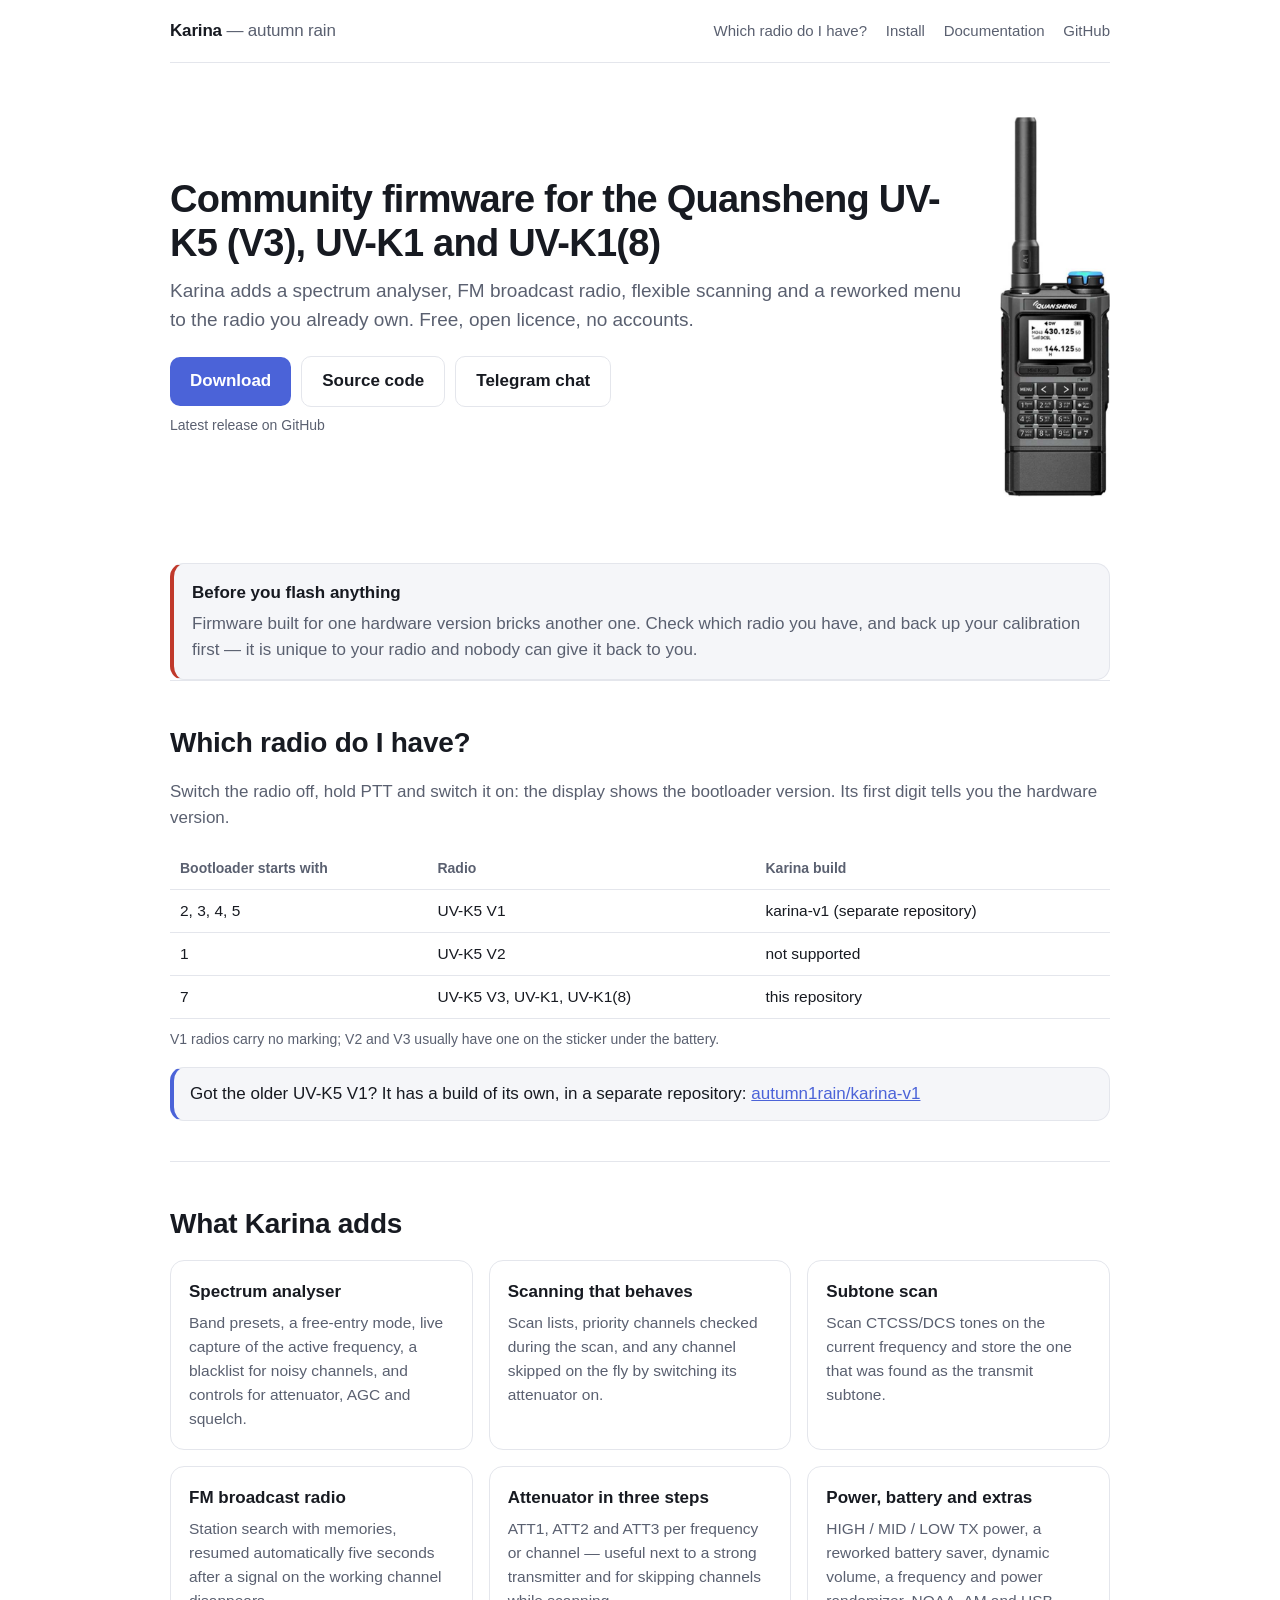
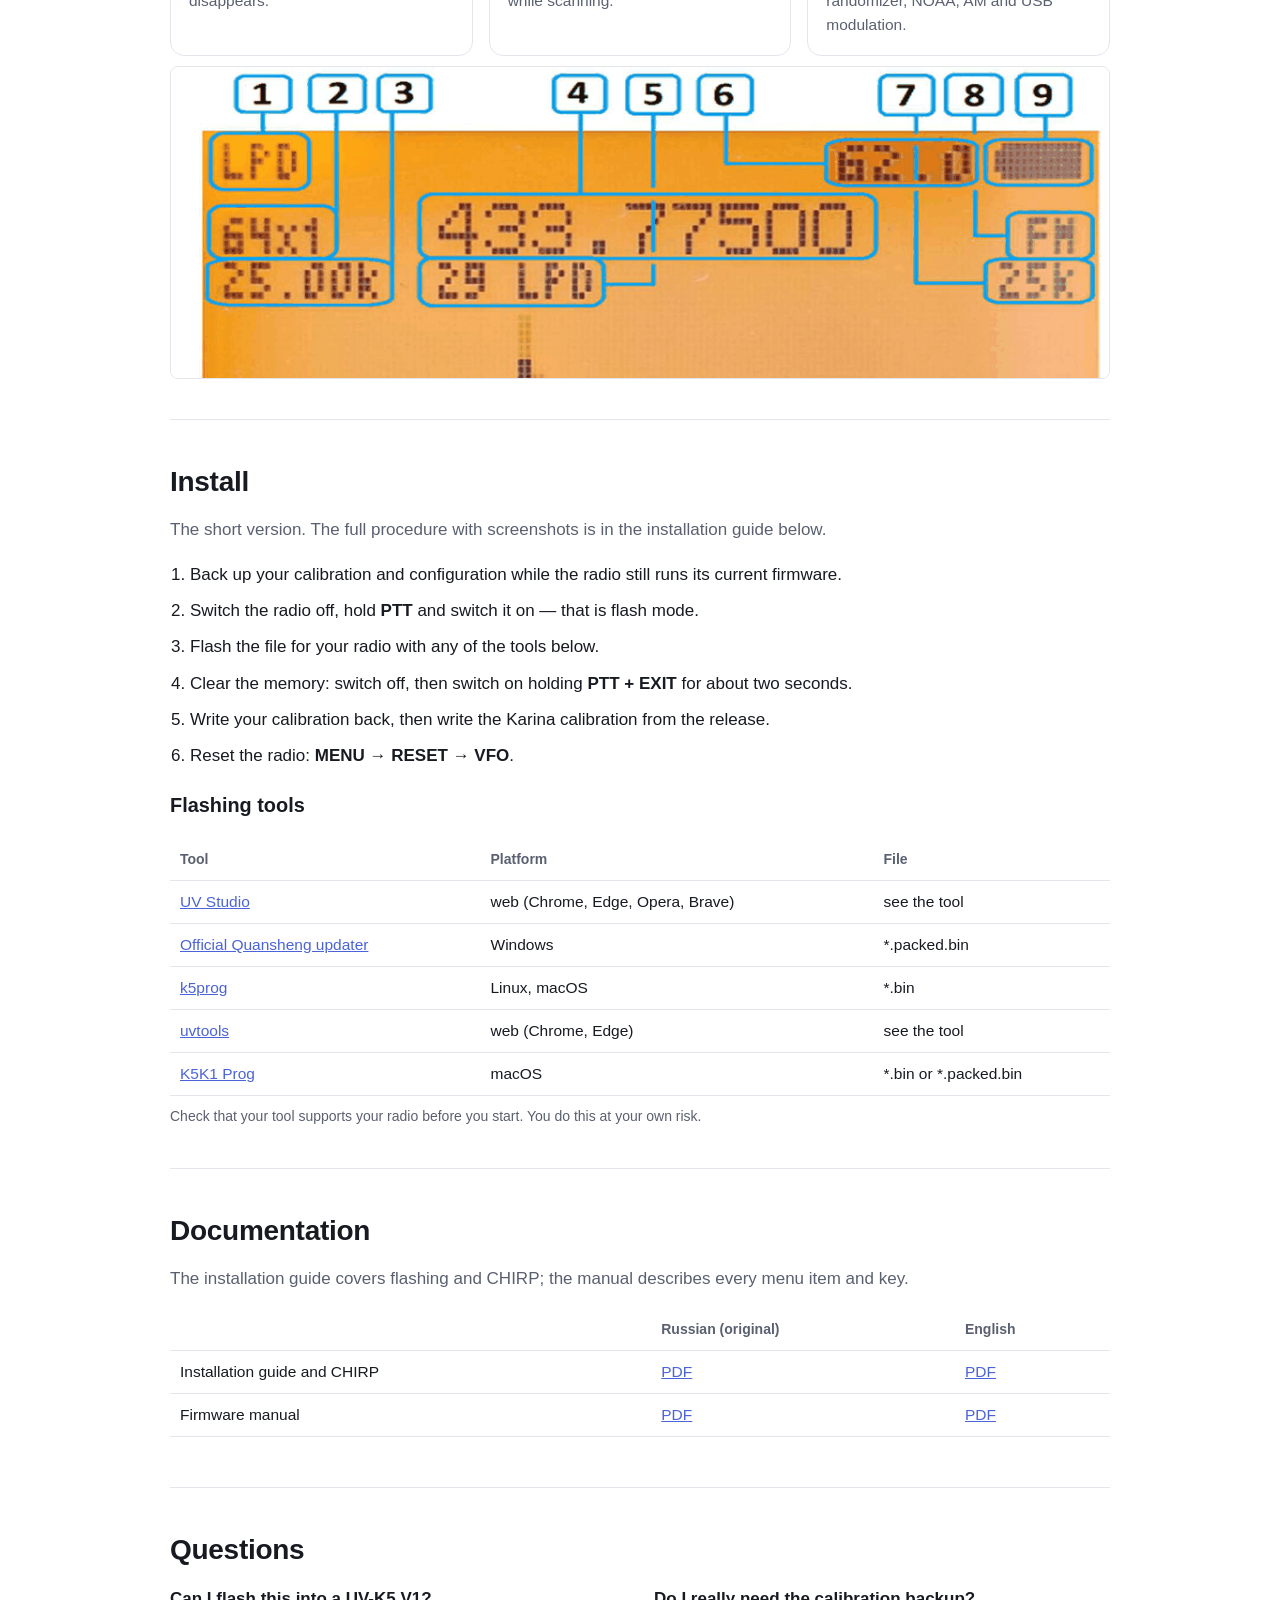
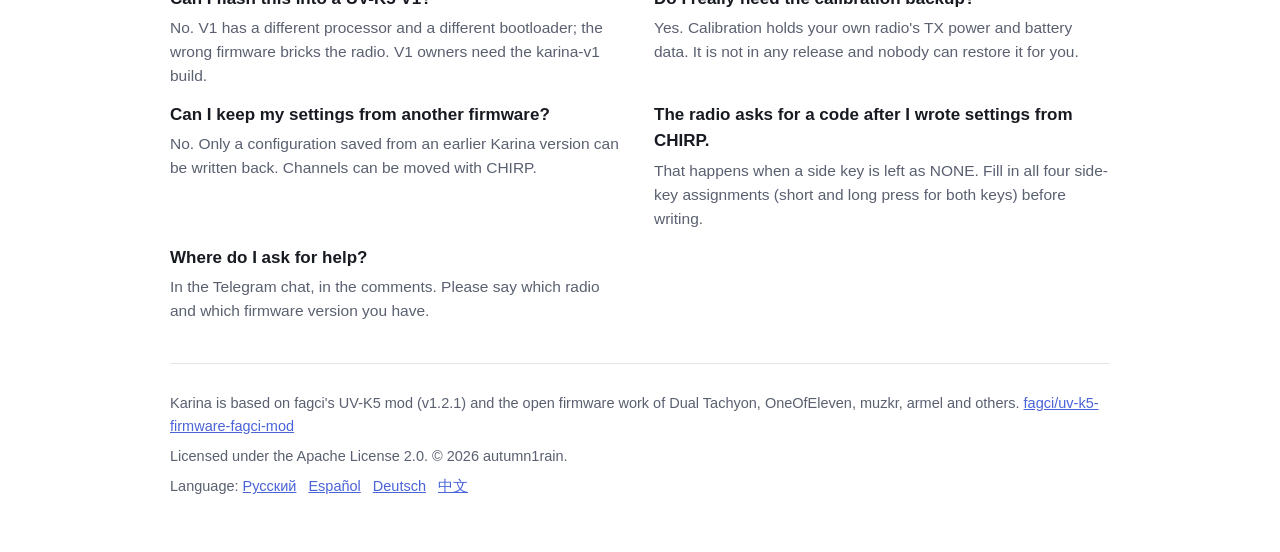
==== docs/index.html @ b5d3e368 "Docs: rewrite README in 5 languages, add English manuals and a website" ====
<!doctype html>
<html lang="en">
<head>
<meta charset="utf-8">
<meta name="viewport" content="width=device-width, initial-scale=1">
<title>Karina firmware for Quansheng UV-K5 V3 and UV-K1</title>
<meta name="description" content="Karina (autumn rain) firmware for the Quansheng UV-K5 V3, UV-K1 and UV-K1(8): spectrum analyser, FM radio, scan lists. Free download.">
<link rel="canonical" href="https://autumn1rain.github.io/karina-v3-k1/">
<link rel="alternate" hreflang="en" href="https://autumn1rain.github.io/karina-v3-k1/"><link rel="alternate" hreflang="ru" href="https://autumn1rain.github.io/karina-v3-k1/ru/"><link rel="alternate" hreflang="es" href="https://autumn1rain.github.io/karina-v3-k1/es/"><link rel="alternate" hreflang="de" href="https://autumn1rain.github.io/karina-v3-k1/de/"><link rel="alternate" hreflang="zh" href="https://autumn1rain.github.io/karina-v3-k1/zh/"><link rel="alternate" hreflang="x-default" href="https://autumn1rain.github.io/karina-v3-k1/">
<meta property="og:type" content="website">
<meta property="og:title" content="Karina firmware for Quansheng UV-K5 V3 and UV-K1">
<meta property="og:description" content="Karina (autumn rain) firmware for the Quansheng UV-K5 V3, UV-K1 and UV-K1(8): spectrum analyser, FM radio, scan lists. Free download.">
<meta property="og:url" content="https://autumn1rain.github.io/karina-v3-k1/">
<meta property="og:image" content="https://autumn1rain.github.io/karina-v3-k1/assets/radio-k1.png">
<meta name="twitter:card" content="summary_large_image">
<meta name="theme-color" content="#4b63d8">
<link rel="stylesheet" href="assets/style.css">
<script type="application/ld+json">{"@context": "https://schema.org", "@type": "FAQPage", "mainEntity": [{"@type": "Question", "name": "Can I flash this into a UV-K5 V1?", "acceptedAnswer": {"@type": "Answer", "text": "No. V1 has a different processor and a different bootloader; the wrong firmware bricks the radio. V1 owners need the karina-v1 build."}}, {"@type": "Question", "name": "Do I really need the calibration backup?", "acceptedAnswer": {"@type": "Answer", "text": "Yes. Calibration holds your own radio's TX power and battery data. It is not in any release and nobody can restore it for you."}}, {"@type": "Question", "name": "Can I keep my settings from another firmware?", "acceptedAnswer": {"@type": "Answer", "text": "No. Only a configuration saved from an earlier Karina version can be written back. Channels can be moved with CHIRP."}}, {"@type": "Question", "name": "The radio asks for a code after I wrote settings from CHIRP.", "acceptedAnswer": {"@type": "Answer", "text": "That happens when a side key is left as NONE. Fill in all four side-key assignments (short and long press for both keys) before writing."}}, {"@type": "Question", "name": "Where do I ask for help?", "acceptedAnswer": {"@type": "Answer", "text": "In the Telegram chat, in the comments. Please say which radio and which firmware version you have."}}]}</script>
<script type="application/ld+json">{"@context": "https://schema.org", "@type": "SoftwareApplication", "name": "Karina firmware", "applicationCategory": "UtilitiesApplication", "operatingSystem": "Quansheng UV-K5 V3, UV-K1", "url": "https://autumn1rain.github.io/karina-v3-k1/", "downloadUrl": "https://github.com/autumn1rain/karina-v3-k1/releases/latest", "license": "https://www.apache.org/licenses/LICENSE-2.0", "offers": {"@type": "Offer", "price": "0", "priceCurrency": "USD"}}</script>
</head>
<body>
<div class="wrap">
<header class="top">
  <div class="brand">Karina <span>— autumn rain</span></div>
  <nav>
    <a href="#radios">Which radio do I have?</a>
    <a href="#install">Install</a>
    <a href="#docs">Documentation</a>
    <a href="https://github.com/autumn1rain/karina-v3-k1">GitHub</a>
  </nav>
</header>

<div class="hero">
  <div class="hero-text">
    <h1>Community firmware for the Quansheng UV-K5 (V3), UV-K1 and UV-K1(8)</h1>
    <p class="tagline">Karina adds a spectrum analyser, FM broadcast radio, flexible scanning and a reworked menu to the radio you already own. Free, open licence, no accounts.</p>
    <div class="cta">
      <a class="btn" href="https://github.com/autumn1rain/karina-v3-k1/releases/latest">Download</a>
      <a class="btn ghost" href="https://github.com/autumn1rain/karina-v3-k1">Source code</a>
      <a class="btn ghost" href="https://t.me/k5fwmod">Telegram chat</a>
    </div>
    <p class="sub">Latest release on GitHub</p>
    
  </div>
  <img src="assets/radio-k1.png" alt="Quansheng UV-K1">
</div>

<div class="warn">
  <b>Before you flash anything</b>
  <p>Firmware built for one hardware version bricks another one. Check which radio you have, and back up your calibration first — it is unique to your radio and nobody can give it back to you.</p>
</div>

<section id="radios">
  <h2>Which radio do I have?<a class="anchor" href="#radios" aria-label="Link to this section">#</a></h2>
  <p class="lede">Switch the radio off, hold PTT and switch it on: the display shows the bootloader version. Its first digit tells you the hardware version.</p>
  <table><thead><tr><th>Bootloader starts with</th><th>Radio</th><th>Karina build</th></tr></thead><tbody><tr><td>2, 3, 4, 5</td><td>UV-K5 V1</td><td>karina-v1 (separate repository)</td></tr><tr><td>1</td><td>UV-K5 V2</td><td>not supported</td></tr><tr><td>7</td><td>UV-K5 V3, UV-K1, UV-K1(8)</td><td>this repository</td></tr></tbody></table>
  <p class="sub">V1 radios carry no marking; V2 and V3 usually have one on the sticker under the battery.</p>
  <p class="hint">Got the older UV-K5 V1? It has a build of its own, in a separate repository: <a href="https://github.com/autumn1rain/karina-v1">autumn1rain/karina-v1</a></p>
</section>

<section id="features">
  <h2>What Karina adds<a class="anchor" href="#features" aria-label="Link to this section">#</a></h2>
  <div class="cards"><div class="card"><h3>Spectrum analyser</h3><p>Band presets, a free-entry mode, live capture of the active frequency, a blacklist for noisy channels, and controls for attenuator, AGC and squelch.</p></div><div class="card"><h3>Scanning that behaves</h3><p>Scan lists, priority channels checked during the scan, and any channel skipped on the fly by switching its attenuator on.</p></div><div class="card"><h3>Subtone scan</h3><p>Scan CTCSS/DCS tones on the current frequency and store the one that was found as the transmit subtone.</p></div><div class="card"><h3>FM broadcast radio</h3><p>Station search with memories, resumed automatically five seconds after a signal on the working channel disappears.</p></div><div class="card"><h3>Attenuator in three steps</h3><p>ATT1, ATT2 and ATT3 per frequency or channel — useful next to a strong transmitter and for skipping channels while scanning.</p></div><div class="card"><h3>Power, battery and extras</h3><p>HIGH / MID / LOW TX power, a reworked battery saver, dynamic volume, a frequency and power randomizer, NOAA, AM and USB modulation.</p></div></div>
  <div class="shots"><img src="assets/spectrum.png" alt="Spectrum analyser screen"></div>
</section>

<section id="install">
  <h2>Install<a class="anchor" href="#install" aria-label="Link to this section">#</a></h2>
  <p class="lede">The short version. The full procedure with screenshots is in the installation guide below.</p>
  <ol class="steps"><li>Back up your calibration and configuration while the radio still runs its current firmware.</li><li>Switch the radio off, hold <b>PTT</b> and switch it on — that is flash mode.</li><li>Flash the file for your radio with any of the tools below.</li><li>Clear the memory: switch off, then switch on holding <b>PTT + EXIT</b> for about two seconds.</li><li>Write your calibration back, then write the Karina calibration from the release.</li><li>Reset the radio: <b>MENU → RESET → VFO</b>.</li></ol>
  <h3>Flashing tools</h3>
  <table><thead><tr><th>Tool</th><th>Platform</th><th>File</th></tr></thead><tbody><tr><td><a href="https://armel.github.io/uvstudio/#flash">UV Studio</a></td><td>web (Chrome, Edge, Opera, Brave)</td><td>see the tool</td></tr><tr><td><a href="https://en.qsfj.com/support/downloads/8483">Official Quansheng updater</a></td><td>Windows</td><td>*.packed.bin</td></tr><tr><td><a href="https://github.com/sq5bpf/k5prog">k5prog</a></td><td>Linux, macOS</td><td>*.bin</td></tr><tr><td><a href="https://egzumer.github.io/uvtools">uvtools</a></td><td>web (Chrome, Edge)</td><td>see the tool</td></tr><tr><td><a href="https://github.com/ERuban/k5k1prog-mac">K5K1 Prog</a></td><td>macOS</td><td>*.bin or *.packed.bin</td></tr></tbody></table>
  <p class="sub">Check that your tool supports your radio before you start. You do this at your own risk.</p>
</section>

<section id="docs">
  <h2>Documentation<a class="anchor" href="#docs" aria-label="Link to this section">#</a></h2>
  <p class="lede">The installation guide covers flashing and CHIRP; the manual describes every menu item and key.</p>
  <table><thead><tr><th>&nbsp;</th><th>Russian (original)</th><th>English</th></tr></thead>
  <tbody>
  <tr><td>Installation guide and CHIRP</td>
      <td><a href="https://github.com/autumn1rain/karina-v3-k1/blob/main/karina-v3-k1-install.pdf">PDF</a></td>
      <td><a href="https://github.com/autumn1rain/karina-v3-k1/blob/main/karina-v3-k1-install-en.pdf">PDF</a></td></tr>
  <tr><td>Firmware manual</td>
      <td><a href="https://github.com/autumn1rain/karina-v3-k1/blob/main/karina-v3-k1-manual.pdf">PDF</a></td>
      <td><a href="https://github.com/autumn1rain/karina-v3-k1/blob/main/karina-v3-k1-manual-en.pdf">PDF</a></td></tr>
  </tbody></table>
</section>

<section id="faq">
  <h2>Questions<a class="anchor" href="#faq" aria-label="Link to this section">#</a></h2>
  <div class="qa"><div><h3>Can I flash this into a UV-K5 V1?</h3><p>No. V1 has a different processor and a different bootloader; the wrong firmware bricks the radio. V1 owners need the karina-v1 build.</p></div><div><h3>Do I really need the calibration backup?</h3><p>Yes. Calibration holds your own radio&#x27;s TX power and battery data. It is not in any release and nobody can restore it for you.</p></div><div><h3>Can I keep my settings from another firmware?</h3><p>No. Only a configuration saved from an earlier Karina version can be written back. Channels can be moved with CHIRP.</p></div><div><h3>The radio asks for a code after I wrote settings from CHIRP.</h3><p>That happens when a side key is left as NONE. Fill in all four side-key assignments (short and long press for both keys) before writing.</p></div><div><h3>Where do I ask for help?</h3><p>In the Telegram chat, in the comments. Please say which radio and which firmware version you have.</p></div></div>
</section>

<footer>
  <p>Karina is based on fagci&#x27;s UV-K5 mod (v1.2.1) and the open firmware work of Dual Tachyon, OneOfEleven, muzkr, armel and others. <a href="https://github.com/fagci/uv-k5-firmware-fagci-mod">fagci/uv-k5-firmware-fagci-mod</a></p>
  <p>Licensed under the Apache License 2.0. © 2026 autumn1rain.</p>
  <p class="langs">Language: <a href="https://autumn1rain.github.io/karina-v3-k1/ru/">Русский</a><a href="https://autumn1rain.github.io/karina-v3-k1/es/">Español</a><a href="https://autumn1rain.github.io/karina-v3-k1/de/">Deutsch</a><a href="https://autumn1rain.github.io/karina-v3-k1/zh/">中文</a></p>
</footer>
</div>
</body>
</html>
---- docs/assets/style.css ----
:root {
  --bg:#ffffff; --bg-soft:#f5f6f9; --card:#ffffff; --text:#171a21; --muted:#5a6070;
  --border:#e4e6ec; --accent:#4b63d8; --accent-text:#ffffff; --ok:#1f9d55; --no:#c0392b;
  --radius:14px; color-scheme: light dark;
}
@media (prefers-color-scheme: dark) {
  :root { --bg:#10131c; --bg-soft:#161a26; --card:#1a1f2d; --text:#e9ebf2; --muted:#9aa1b4;
          --border:#262c3c; --accent:#8094ff; --accent-text:#10131c; --ok:#3ccf7e; --no:#ff6b5b; }
}
* { box-sizing:border-box; }
html { scroll-behavior:smooth; }
body { margin:0; background:var(--bg); color:var(--text);
  font:17px/1.55 -apple-system, BlinkMacSystemFont, "Segoe UI", "PingFang SC", "Microsoft YaHei",
  Roboto, "Helvetica Neue", Arial, sans-serif; }
.wrap { max-width:980px; margin:0 auto; padding:0 20px; }
a { color:var(--accent); }
header.top { display:flex; justify-content:space-between; align-items:center; gap:16px;
  padding:18px 0; border-bottom:1px solid var(--border); }
.brand { font-weight:700; letter-spacing:-0.01em; }
.brand span { color:var(--muted); font-weight:400; }
nav a { margin-left:14px; color:var(--muted); text-decoration:none; font-size:15px; }
nav a:hover { color:var(--text); }
.hero { display:flex; gap:36px; align-items:center; padding:54px 0 40px; }
.hero-text { flex:1 1 auto; }
.hero img { width:auto; height:auto; max-height:380px; flex:0 0 auto; }
h1 { font-size:38px; line-height:1.15; letter-spacing:-0.02em; margin:0 0 10px; }
.tagline { color:var(--muted); font-size:19px; margin:0 0 18px; }
.cta { display:flex; flex-wrap:wrap; gap:10px; align-items:center; margin:22px 0 8px; }
.btn { display:inline-block; padding:11px 20px; border-radius:10px; text-decoration:none;
  font-weight:600; background:var(--accent); color:var(--accent-text); }
.btn.ghost { background:transparent; color:var(--text); border:1px solid var(--border); }
.sub { color:var(--muted); font-size:14px; margin:4px 0 0; }
section { padding:40px 0; border-top:1px solid var(--border); }
section h2 { font-size:28px; letter-spacing:-0.01em; margin:0 0 14px; }
section p.lede { color:var(--muted); margin:0 0 18px; }
.warn { border:1px solid var(--border); border-left:4px solid var(--no); background:var(--bg-soft);
  border-radius:var(--radius); padding:16px 18px; margin:26px 0 0; }
.warn b { display:block; margin-bottom:4px; }
.hint { border:1px solid var(--border); border-left:4px solid var(--accent);
  background:var(--bg-soft); border-radius:var(--radius); padding:13px 16px; margin:16px 0 0; }
.warn p { margin:0; color:var(--muted); }
.cards { display:grid; grid-template-columns:repeat(3,1fr); gap:16px; }
.card { background:var(--card); border:1px solid var(--border); border-radius:var(--radius);
  padding:18px; }
.card h3 { margin:0 0 6px; font-size:17px; }
.card p { margin:0; color:var(--muted); font-size:15.5px; }
table { width:100%; border-collapse:collapse; margin:4px 0 10px; font-size:15.5px; }
th, td { border-bottom:1px solid var(--border); padding:9px 10px; text-align:left;
  vertical-align:top; }
th { color:var(--muted); font-weight:600; font-size:14px; }
ol.steps { padding-left:20px; margin:0; }
ol.steps li { margin:0 0 10px; }
.qa { display:grid; grid-template-columns:1fr 1fr; gap:14px 28px; }
.qa h3 { font-size:17px; margin:0 0 4px; }
.qa p { margin:0; color:var(--muted); font-size:15.5px; }
.shots { display:flex; gap:14px; flex-wrap:wrap; margin-top:10px; }
.shots img { max-width:100%; border:1px solid var(--border); border-radius:8px; }
footer { border-top:1px solid var(--border); padding:28px 0 46px; color:var(--muted);
  font-size:14.5px; }
footer p { margin:0 0 8px; }
.langs a { margin-right:12px; }
.anchor { margin-left:0.35em; color:var(--muted); font-weight:400; text-decoration:none;
  opacity:0; transition:opacity .15s ease; }
h2:hover .anchor { opacity:0.45; }
.anchor:hover, .anchor:focus-visible { opacity:1; color:var(--accent); }
section[id] { scroll-margin-top:18px; }
@media (hover:none) { .anchor { opacity:0.3; } }
@media (max-width:860px) {
  .cards { grid-template-columns:1fr; }
  .qa { grid-template-columns:1fr; }
  .hero { flex-direction:column-reverse; align-items:flex-start; padding-top:34px; }
  .hero img { max-height:260px; }
  h1 { font-size:30px; }
}
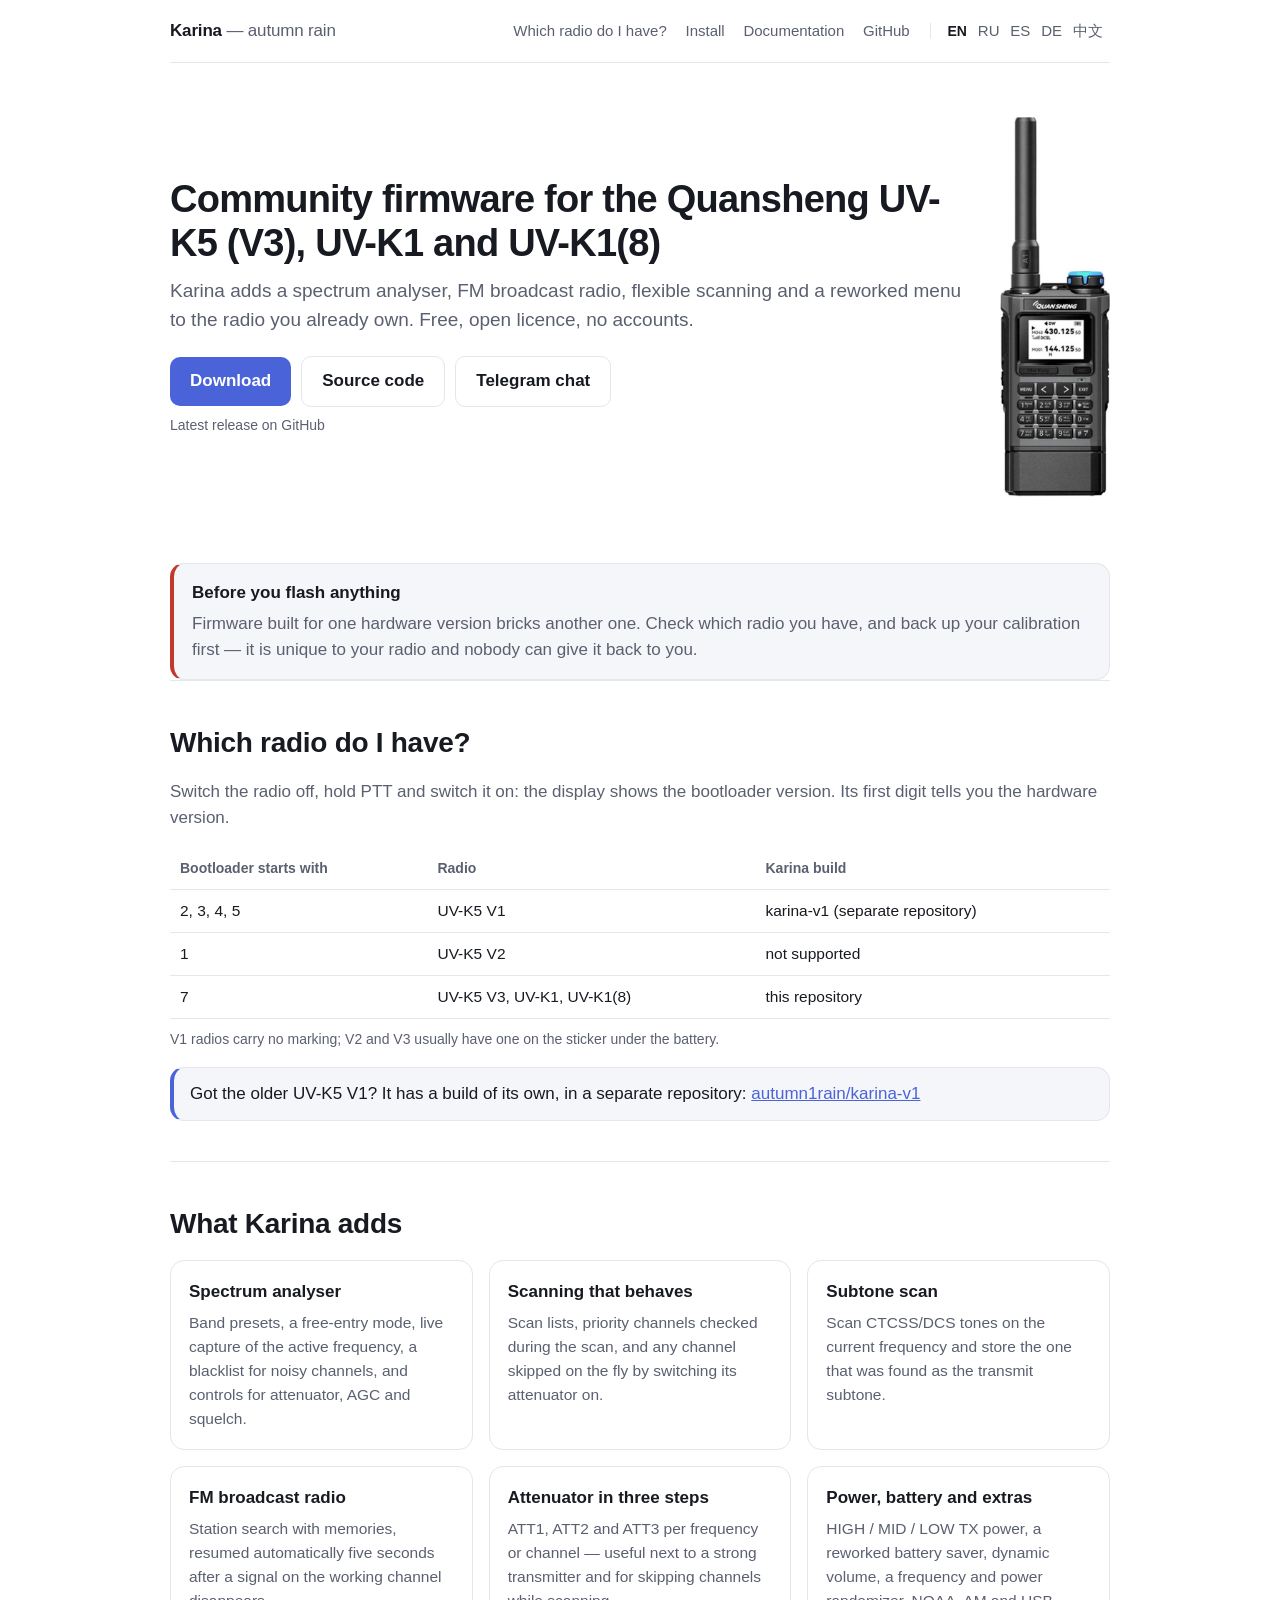
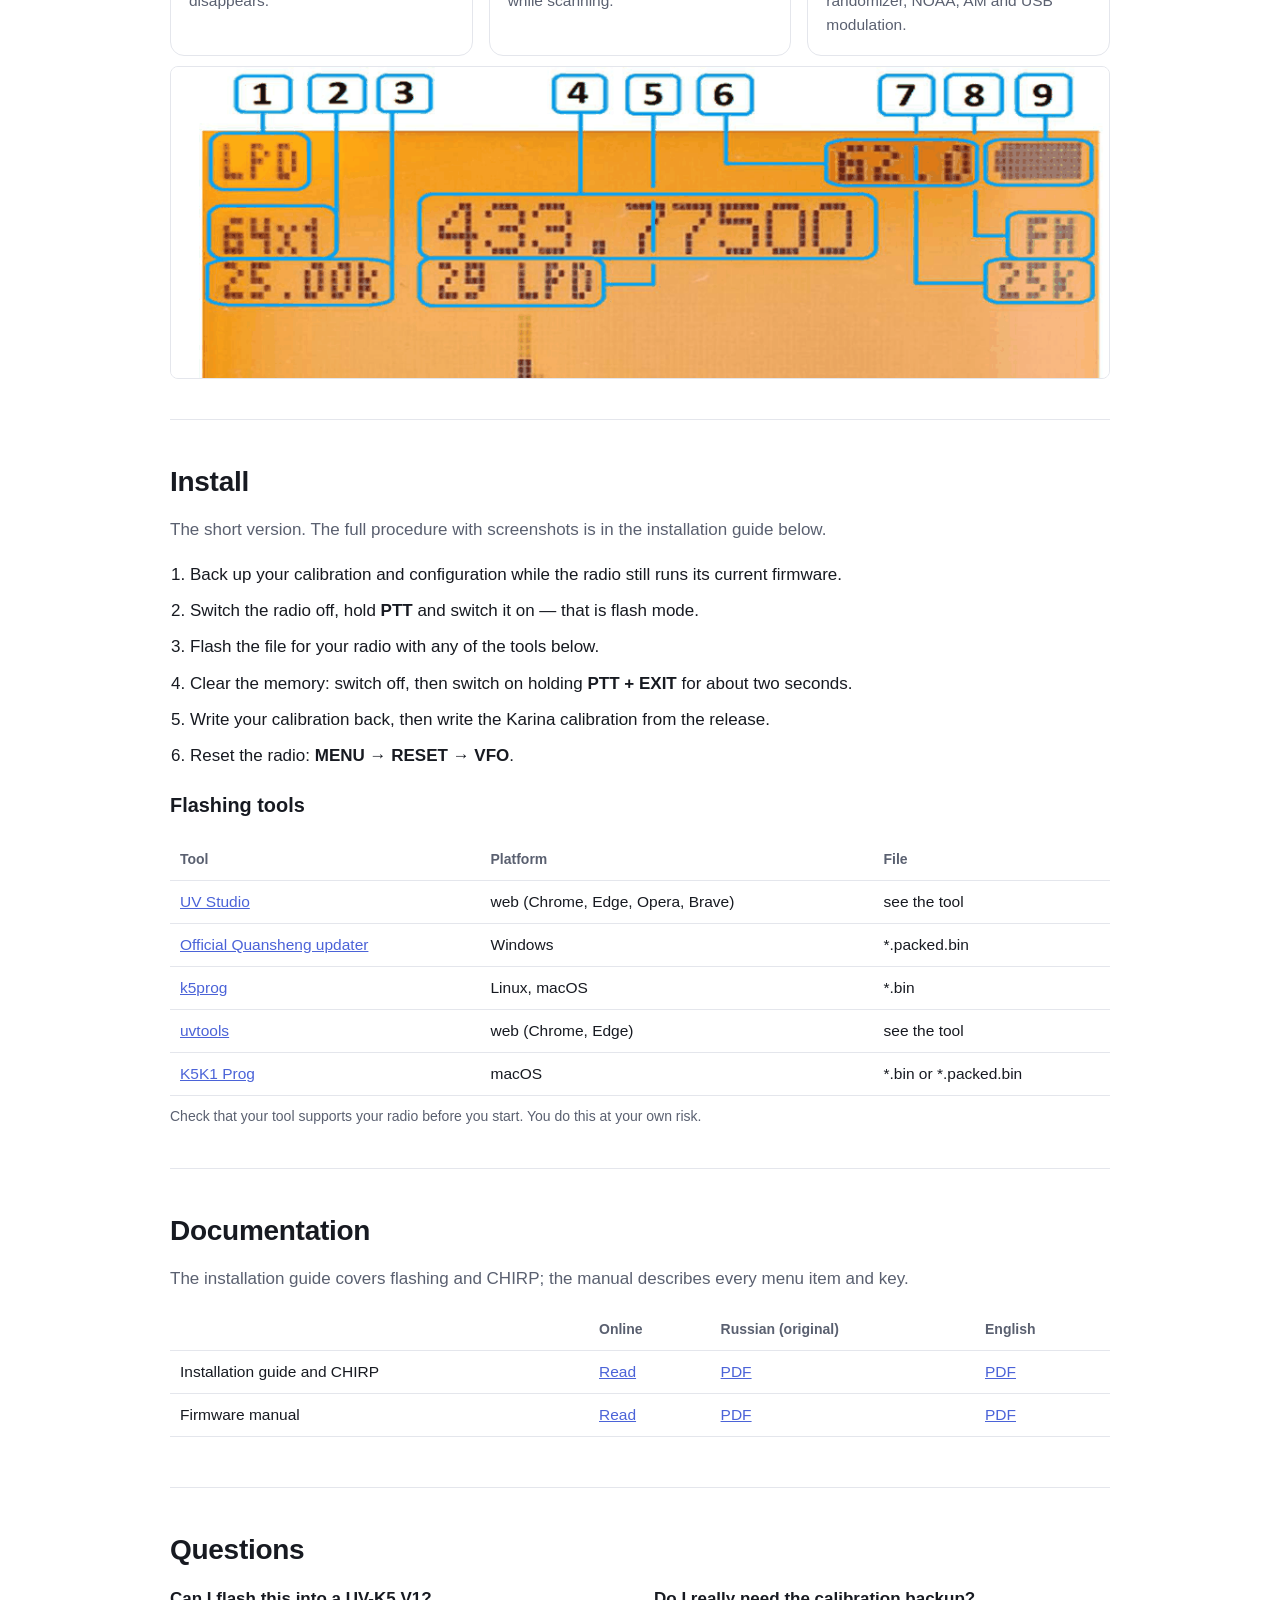
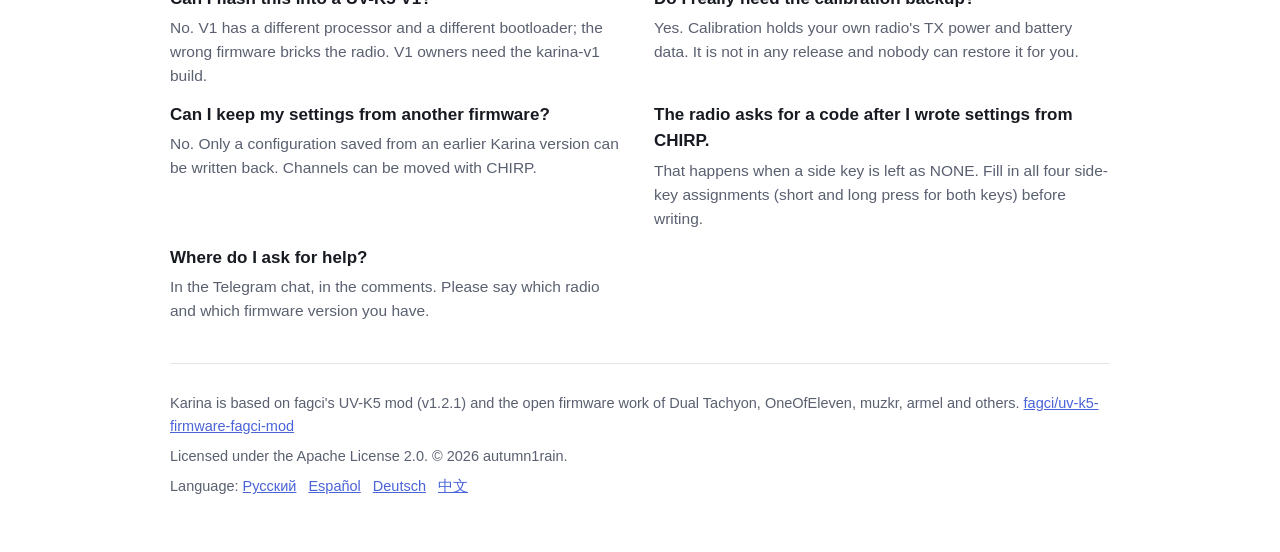
==== commit 14f588d0: "Docs: installation guide and manual as website pages in 5 languages - site-docs/<lang>/{install,manu" ====
--- a/docs/index.html
+++ b/docs/index.html
@@ -27,6 +27,7 @@
     <a href="#install">Install</a>
     <a href="#docs">Documentation</a>
     <a href="https://github.com/autumn1rain/karina-v3-k1">GitHub</a>
+    <span class="langsel"><b>EN</b> <a href="https://autumn1rain.github.io/karina-v3-k1/ru/" hreflang="ru" title="Русский">RU</a> <a href="https://autumn1rain.github.io/karina-v3-k1/es/" hreflang="es" title="Español">ES</a> <a href="https://autumn1rain.github.io/karina-v3-k1/de/" hreflang="de" title="Deutsch">DE</a> <a href="https://autumn1rain.github.io/karina-v3-k1/zh/" hreflang="zh" title="中文">中文</a></span>
   </nav>
 </header>
 
@@ -76,12 +77,15 @@
 <section id="docs">
   <h2>Documentation<a class="anchor" href="#docs" aria-label="Link to this section">#</a></h2>
   <p class="lede">The installation guide covers flashing and CHIRP; the manual describes every menu item and key.</p>
-  <table><thead><tr><th>&nbsp;</th><th>Russian (original)</th><th>English</th></tr></thead>
+  <table><thead><tr><th>&nbsp;</th><th>Online</th>
+  <th>Russian (original)</th><th>English</th></tr></thead>
   <tbody>
   <tr><td>Installation guide and CHIRP</td>
+      <td><a href="install/">Read</a></td>
       <td><a href="https://github.com/autumn1rain/karina-v3-k1/blob/main/karina-v3-k1-install.pdf">PDF</a></td>
       <td><a href="https://github.com/autumn1rain/karina-v3-k1/blob/main/karina-v3-k1-install-en.pdf">PDF</a></td></tr>
   <tr><td>Firmware manual</td>
+      <td><a href="manual/">Read</a></td>
       <td><a href="https://github.com/autumn1rain/karina-v3-k1/blob/main/karina-v3-k1-manual.pdf">PDF</a></td>
       <td><a href="https://github.com/autumn1rain/karina-v3-k1/blob/main/karina-v3-k1-manual-en.pdf">PDF</a></td></tr>
   </tbody></table>
--- a/docs/assets/style.css
+++ b/docs/assets/style.css
@@ -21,6 +21,15 @@
 .brand span { color:var(--muted); font-weight:400; }
 nav a { margin-left:14px; color:var(--muted); text-decoration:none; font-size:15px; }
 nav a:hover { color:var(--text); }
+nav .langsel { margin-left:16px; padding-left:16px; border-left:1px solid var(--border);
+  font-size:14px; }
+nav .langsel a, nav .langsel b { margin-left:0; margin-right:7px; }
+nav .langsel b { color:var(--text); }
+header.top { flex-wrap:wrap; }
+@media (max-width:560px) {
+  nav .langsel { margin-left:0; padding-left:0; border-left:0; display:block;
+    margin-top:6px; }
+}
 .hero { display:flex; gap:36px; align-items:center; padding:54px 0 40px; }
 .hero-text { flex:1 1 auto; }
 .hero img { width:auto; height:auto; max-height:380px; flex:0 0 auto; }
@@ -60,6 +69,59 @@
   font-size:14.5px; }
 footer p { margin:0 0 8px; }
 .langs a { margin-right:12px; }
+.doc-wrap { max-width:1360px; }
+.doc { display:grid; grid-template-columns:clamp(200px, 20vw, 280px) minmax(0, 1fr);
+  gap:clamp(24px, 4vw, 56px); padding:22px 0 10px; align-items:start; }
+.toc { position:sticky; top:0; max-height:100vh; overflow:auto; padding:18px 18px 28px 0;
+  border-right:1px solid var(--border); font-size:14px; line-height:1.4; }
+.toc b { display:block; margin:0 0 10px; font-size:12px; text-transform:uppercase;
+  letter-spacing:0.06em; color:var(--muted); }
+.toc a { display:block; padding:5px 0; color:var(--muted); text-decoration:none;
+  border-left:2px solid transparent; padding-left:10px; margin-left:-12px; }
+.toc a:hover { color:var(--accent); border-left-color:var(--accent); }
+.body { max-width:76ch; }
+.body h2 { font-size:25px; margin:34px 0 12px; padding-top:16px;
+  border-top:1px solid var(--border); scroll-margin-top:12px; }
+.body h2:first-child { border-top:0; padding-top:0; margin-top:0; }
+.body h3 { font-size:18px; margin:24px 0 6px; }
+.body h4 { font-size:16px; margin:16px 0 4px; }
+.body p { margin:0 0 11px; }
+.body li { margin:0 0 6px; }
+.body p.shot { margin:20px 0; }
+.body p.shot.row { display:flex; flex-wrap:wrap; gap:16px; align-items:flex-end; }
+/* product shots come on a white background: give them a card instead of a bare patch */
+.body p.shot img { background:#fff; padding:10px 18px; border-radius:12px;
+  box-shadow:0 2px 10px rgba(0,0,0,0.22); }
+.body p.shot.row img { height:290px; max-height:290px; width:auto; object-fit:contain; }
+.body p.shot.hero { display:inline-flex; gap:clamp(8px, 2vw, 26px); align-items:flex-end;
+  background:#fff; border-radius:14px; padding:18px 26px 14px; max-width:100%;
+  box-shadow:0 2px 14px rgba(0,0,0,0.25); }
+.body p.shot.hero img { background:none; border:0; padding:0; border-radius:0;
+  box-shadow:none; height:clamp(180px, 25vw, 320px); max-height:none; width:auto;
+  object-fit:contain; }
+@media (max-width:620px) { .body p.shot.hero img { height:auto !important; max-height:200px; } }
+.body p.shot.row img.wide { height:auto; max-height:230px; max-width:100%; }
+.body img { max-width:100%; max-height:300px; width:auto; height:auto;
+  border:1px solid var(--border); border-radius:8px; background:var(--card); }
+.body table { font-size:15px; }
+.body td, .body th { border:1px solid var(--border); }
+.body mark { background:#ffe98a; color:#15171c; padding:0 3px; }
+.danger { color:var(--no); font-weight:700; font-size:18px; line-height:1.45;
+  border-left:4px solid var(--no); background:rgba(192,57,43,0.07);
+  padding:11px 15px; border-radius:0 8px 8px 0; margin:16px 0; }
+.danger code, .danger b { color:inherit; }
+li.danger { display:block; }
+.doc-top { display:flex; justify-content:space-between; align-items:baseline; gap:16px;
+  padding:22px 0 0; flex-wrap:wrap; }
+.doc-top h1 { font-size:30px; margin:0; }
+@media (max-width:860px) {
+  .doc { grid-template-columns:1fr; gap:16px; }
+  .toc { position:static; max-height:none; border-right:0;
+    border-bottom:1px solid var(--border); padding:0 0 14px; }
+  .toc a { padding:4px 0 4px 10px; }
+  .body { max-width:none; }
+  .danger { font-size:16.5px; }
+}
 .anchor { margin-left:0.35em; color:var(--muted); font-weight:400; text-decoration:none;
   opacity:0; transition:opacity .15s ease; }
 h2:hover .anchor { opacity:0.45; }
